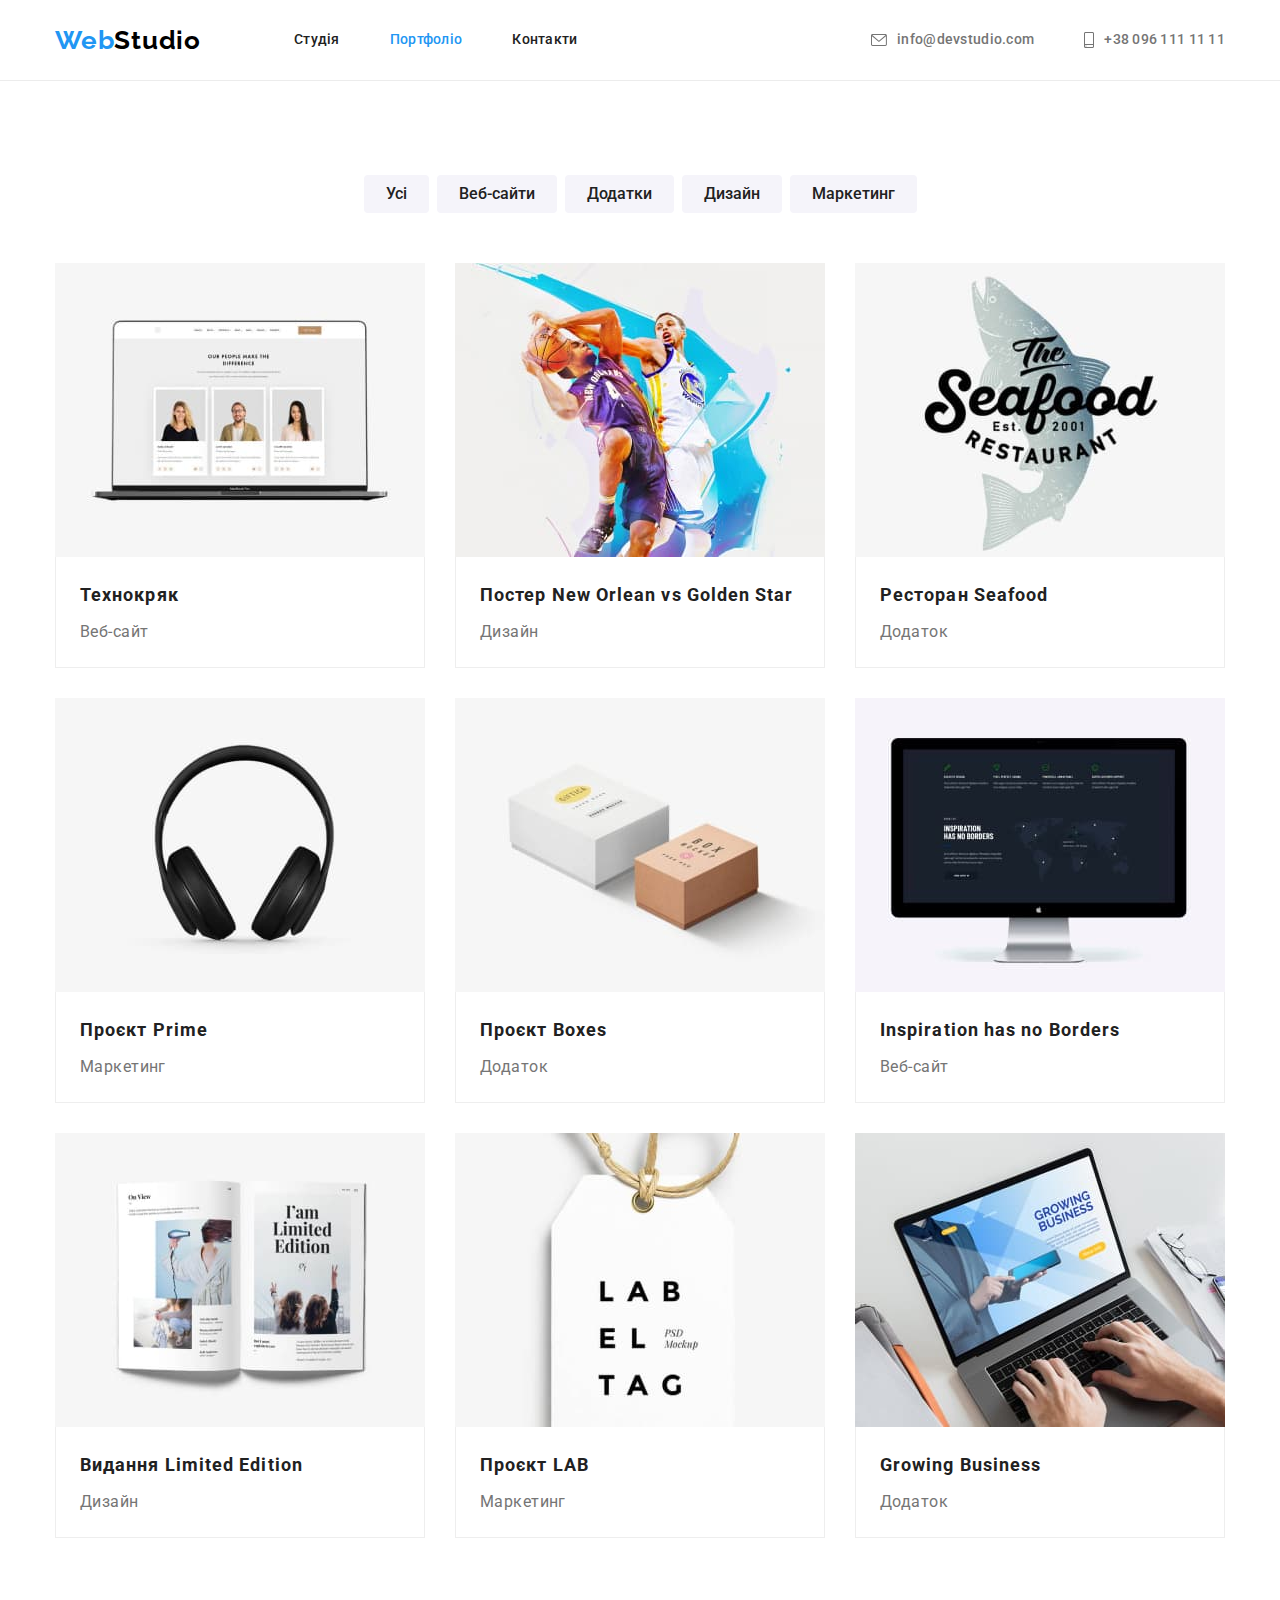
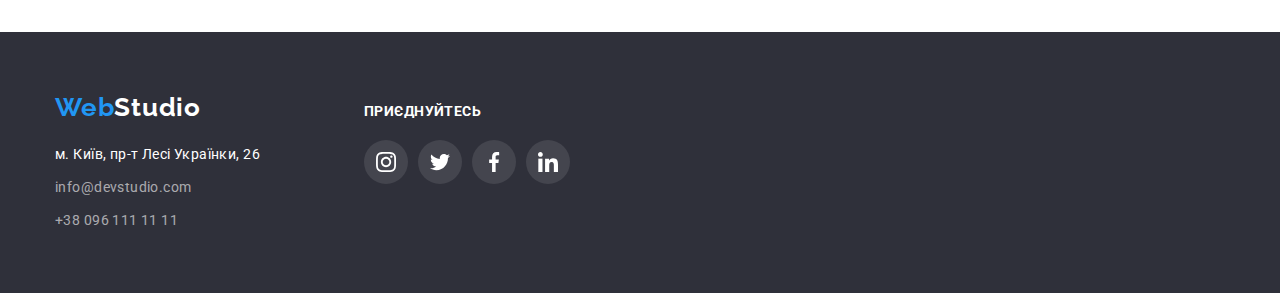
==== portfolio.html @ ac47092f "add files from homework 04" ====
<!DOCTYPE html>
<html lang="uk">
  <head>
    <meta charset="UTF-8" />
    <meta http-equiv="X-UA-Compatible" content="IE=edge" />
    <meta name="viewport" content="width=device-width, initial-scale=1.0" />
    <title>Портфоліо</title>
    <link
      rel="stylesheet"
      href="https://cdnjs.cloudflare.com/ajax/libs/modern-normalize/1.1.0/modern-normalize.css"
      integrity="sha512-Y0MM+V6ymRKN2zStTqzQ227DWhhp4Mzdo6gnlRnuaNCbc+YN/ZH0sBCLTM4M0oSy9c9VKiCvd4Jk44aCLrNS5Q=="
      crossorigin="anonymous"
      referrerpolicy="no-referrer"
    />
    <link rel="preconnect" href="https://fonts.googleapis.com" />
    <link rel="preconnect" href="https://fonts.gstatic.com" crossorigin />
    <link
      href="https://fonts.googleapis.com/css2?family=Raleway:wght@700&family=Roboto:wght@400;500;700;900&display=swap"
      rel="stylesheet"
    />
    <link rel="stylesheet" href="./css/styles.css" />
  </head>
  <body>
    <!-- Header -->
    <header class="header">
      <div class="container">
        <nav class="nav header-flex-item">
          <a href="./index.html" class="logo header-flex-item"
            >Web<span class="logo-header">Studio</span></a
          >
          <ul class="nav-list list">
            <li class="nav-list-item">
              <a href="./index.html" class="link">Студія</a>
            </li>
            <li class="nav-list-item">
              <a href="./portfolio.html" class="link current">Портфоліо</a>
            </li>
            <li class="nav-list-item"><a href="" class="link">Контакти</a></li>
          </ul>
        </nav>
        <ul class="contact-list list header-flex-item">
          <li class="contact-list-item">
            <a href="mailto:info@devstudio.com" class="link">
              <svg width="16" height="12" class="icon-contact">
                <use href="./images/symbol-defs.svg#icon-envelope"></use>
              </svg>
              info@devstudio.com</a
            >
          </li>
          <li class="contact-list-item">
            <a href="tel:+380961111111" class="link">
              <svg width="10" height="16" class="icon-contact">
                <use href="./images/symbol-defs.svg#icon-smartphone"></use>
              </svg>
              +38 096 111 11 11</a
            >
          </li>
        </ul>
      </div>
    </header>
    <!-- Main -->
    <main>
      <section class="projects section">
        <div class="container">
          <!-- Filters -->
          <ul class="filters list">
            <li class="filter-item">
              <button type="button" class="filter">Усі</button>
            </li>
            <li class="filter-item">
              <button type="button" class="filter">Веб-сайти</button>
            </li>
            <li class="filter-item">
              <button type="button" class="filter">Додатки</button>
            </li>
            <li class="filter-item">
              <button type="button" class="filter">Дизайн</button>
            </li>
            <li class="filter-item">
              <button type="button" class="filter">Маркетинг</button>
            </li>
          </ul>
          <!-- Projects -->
          <h1 hidden>Портфоліо</h1>
          <ul class="project-list list">
            <li class="project-item">
              <a href="" class="project-item-link"
                ><img
                  class="no-gap"
                  src="./images/portfolio/img1.jpeg"
                  alt="Портфоліо фото 1"
                  width="370"
                />
                <div class="project-description">
                  <h2 class="title">Технокряк</h2>
                  <p class="project-example">Веб-сайт</p>
                </div></a
              >
            </li>
            <li class="project-item">
              <a href="" class="project-item-link"
                ><img
                  class="no-gap"
                  src="./images/portfolio/img2.jpeg"
                  alt="Портфоліо фото 2"
                  width="370"
                />
                <div class="project-description">
                  <h2 class="title">
                    Постер <span lang="en">New Orlean vs Golden Star</span>
                  </h2>
                  <p class="project-example">Дизайн</p>
                </div></a
              >
            </li>
            <li class="project-item">
              <a href="" class="project-item-link"
                ><img
                  class="no-gap"
                  src="./images/portfolio/img3.jpeg"
                  alt="Портфоліо фото 3"
                  width="370"
                />
                <div class="project-description">
                  <h2 class="title">Ресторан <span lang="en">Seafood</span></h2>
                  <p class="project-example">Додаток</p>
                </div></a
              >
            </li>
            <li class="project-item">
              <a href="" class="project-item-link"
                ><img
                  class="no-gap"
                  src="./images/portfolio/img4.jpeg"
                  alt="Портфоліо фото 4"
                  width="370"
                />
                <div class="project-description">
                  <h2 class="title">Проєкт <span lang="en">Prime</span></h2>
                  <p class="project-example">Маркетинг</p>
                </div></a
              >
            </li>
            <li class="project-item">
              <a href="" class="project-item-link"
                ><img
                  class="no-gap"
                  src="./images/portfolio/img5.jpeg"
                  alt="Портфоліо фото 5"
                  width="370"
                />
                <div class="project-description">
                  <h2 class="title">Проєкт <span lang="en">Boxes</span></h2>
                  <p class="project-example">Додаток</p>
                </div></a
              >
            </li>
            <li class="project-item">
              <a href="" class="project-item-link"
                ><img
                  class="no-gap"
                  src="./images/portfolio/img6.jpeg"
                  alt="Портфоліо фото 6"
                  width="370"
                />
                <div class="project-description">
                  <h2 class="title" lang="en">Inspiration has no Borders</h2>
                  <p class="project-example">Веб-сайт</p>
                </div></a
              >
            </li>
            <li class="project-item">
              <a href="" class="project-item-link"
                ><img
                  class="no-gap"
                  src="./images/portfolio/img7.jpeg"
                  alt="Портфоліо фото 7"
                  width="370"
                />
                <div class="project-description">
                  <h2 class="title">
                    Видання <span lang="en">Limited Edition</span>
                  </h2>
                  <p class="project-example">Дизайн</p>
                </div></a
              >
            </li>
            <li class="project-item">
              <a href="" class="project-item-link"
                ><img
                  class="no-gap"
                  src="./images/portfolio/img8.jpeg"
                  alt="Портфоліо фото 8"
                  width="370"
                />
                <div class="project-description">
                  <h2 class="title">Проєкт <span lang="en">LAB</span></h2>
                  <p class="project-example">Маркетинг</p>
                </div></a
              >
            </li>
            <li class="project-item">
              <a href="" class="project-item-link"
                ><img
                  class="no-gap"
                  src="./images/portfolio/img9.jpeg"
                  alt="Портфоліо фото 9"
                  width="370"
                />
                <div class="project-description">
                  <h2 class="title" lang="en">Growing Business</h2>
                  <p class="project-example">Додаток</p>
                </div></a
              >
            </li>
          </ul>
        </div>
      </section>
    </main>
    <!-- Footer -->
    <footer class="footer">
      <div class="container">
        <div class="wrapper">
          <div class="flex-box-address">
            <a href="./index.html" class="logo"
              >Web<span class="logo-footer">Studio</span></a
            >
            <address class="address">
              <ul class="address-list list">
                <li class="address-item">
                  <a href="https://goo.gl/maps/CPtrU1FHBa2aNyZL9" class="link"
                    >м. Київ, пр-т Лесі Українки, 26</a
                  >
                </li>
                <li class="contact-list-item">
                  <a href="mailto:info@devstudio.com" class="link"
                    >info@devstudio.com</a
                  >
                </li>
                <li class="contact-list-item">
                  <a href="tel:+380961111111" class="link">+38 096 111 11 11</a>
                </li>
              </ul>
            </address>
          </div>
          <div class="flex-box-social">
            <p class="social-link-suptitle">приєднуйтесь</p>
            <ul class="social-link-list list">
              <li class="social-link-item item">
                <a class="social-link link" href=""
                  ><svg class="social-link-icon" width="20" height="20">
                    <use href="./images/symbol-defs.svg#icon-instagram"></use>
                  </svg>
                </a>
              </li>
              <li class="social-link-item item">
                <a class="social-link link" href=""
                  ><svg class="social-link-icon" width="20" height="20">
                    <use href="./images/symbol-defs.svg#icon-twitter"></use>
                  </svg>
                </a>
              </li>
              <li class="social-link-item item">
                <a class="social-link link" href=""
                  ><svg class="social-link-icon" width="20" height="20">
                    <use href="./images/symbol-defs.svg#icon-facebook"></use>
                  </svg>
                </a>
              </li>
              <li class="social-link-item item">
                <a class="social-link link" href=""
                  ><svg class="social-link-icon" width="20" height="20">
                    <use href="./images/symbol-defs.svg#icon-linkedin"></use>
                  </svg>
                </a>
              </li>
            </ul>
          </div>
        </div>
      </div>
    </footer>
  </body>
</html>
---- css/styles.css ----
:root {
  --bg-primary-color: #f5f5f5;
  --bg-secondary-color: #f5f4fa;
  --bg-tertiary-color: #ffffff;
  --bg-hero-color: #2f303a;
  --bg-footer-color: #2f303a;
  --bg-button-primary-color: #f5f4fa;
  --bg-button-secondary-color: #2196f3;
  --bg-hover-color: #2196f3;

  --text-primary-color: #757575;
  --text-secondary-color: #212121;
  --text-hover-color: #2196f3;
  --text-tertiary-color: #ffffff;
  --text-contacts-color: rgba(255, 255, 255, 0.6);

  --logo-primary-color: #2196f3;
  --logo-header-color: #000000;
  --logo-footer-color: #ffffff;

  --main-font: "Roboto", sans-serif;
  --font-secondary: "Raleway", sans-serif;
}
h1,
h2,
h3,
p,
ul {
  margin-top: 0;
  margin-right: 0;
  margin-bottom: 0;
  margin-left: 0;
}
ul {
  padding-left: 0;
}
.container {
  width: 1200px;
  padding-left: 15px;
  padding-right: 15px;
  margin-left: auto;
  margin-right: auto;
}
body {
  font-family: var(--main-font);
  font-style: normal;
  font-weight: 400;
  font-size: 14px;
  line-height: 1.71;
  letter-spacing: 0.03em;
  background-color: var(--bg-tertiary-color);
  color: var(--text-primary-color);
}
/* Main Studio */
.section {
  padding-top: 94px;
  padding-bottom: 94px;
}
.section:nth-child(2) {
  padding-bottom: 0;
}
/* Header */

.nav-list {
  display: block;
}
.header {
  border-bottom: 1px solid #ececec;
}

.nav,
.contact-list,
.header .container,
.nav-list {
  display: flex;
  align-items: center;
}
.header-flex-item:last-child {
  margin-left: auto;
}
/* Logo` */
.header .link {
  display: flex;
  align-items: center;
  justify-content: center;
  padding: 32px 0;
  font-weight: 500;
  line-height: 1.14;
  letter-spacing: 0.02em;
}
.link,
.logo,
.project-item-link {
  display: block;
  color: inherit;
  text-decoration: none;
}
.project-item-link:hover,
.project-item-link:focus {
  box-shadow: 0px 1px 1px rgba(0, 0, 0, 0.12), 0px 4px 4px rgba(0, 0, 0, 0.06),
    1px 4px 6px rgba(0, 0, 0, 0.16);
}
.list {
  list-style: none;
}
.logo {
  font-family: var(--font-secondary);
  font-weight: 700;
  color: var(--logo-primary-color);
  font-size: 26px;
  line-height: 1.19;
  letter-spacing: 0.03em;
  margin-right: 93px;
}
.logo-header {
  color: var(--logo-header-color);
}
.logo-footer {
  color: var(--logo-footer-color);
}
.footer .logo {
  margin-bottom: 20px;
}
/* Navigation */
.nav-list-item:not(:last-child),
.contact-list > .contact-list-item:not(:last-child) {
  margin-right: 50px;
}
.contact-list {
  margin-left: auto;
}
.icon-contact {
  margin-right: 10px;
  display: flex;
  align-items: center;
  justify-content: center;
  background-size: cover;
  fill: currentColor;
}
.contact-link .link {
  display: flex;
  align-items: center;
}
.nav-list,
.title {
  color: var(--text-secondary-color);
}
.current {
  color: var(--text-hover-color);
}
/* Hero */
.hero {
  background-image: linear-gradient(
      rgba(47, 48, 58, 0.4),
      rgba(47, 48, 58, 0.4)
    ),
    url(../images/hero.jpg);
  background-color: var(--bg-hero-color);
  text-align: center;
  padding: 200px 0;
  max-width: 1600px;
}
.hero-title {
  display: block;
  margin: 0 auto 30px;
  color: var(--text-tertiary-color);
  font-weight: 900;
  font-size: 44px;
  line-height: 1.36;
  text-align: center;
  align-items: center;
  letter-spacing: 0.06em;
  text-transform: uppercase;
  width: 696px;
}
.button-order {
  display: inline-block;
  background-color: var(--bg-button-secondary-color);
  color: var(--text-tertiary-color);
  font-weight: 700;
  font-size: 16px;
  line-height: 1.88;
  align-items: center;
  text-align: center;
  letter-spacing: 0.06em;
  cursor: pointer;
  padding: 10px 32px;
  border-radius: 4px;
}
.button-order:hover,
.button-order:focus {
  background-color: #188ce8;
}
/* Speciality */
.speciality-list {
  display: flex;
}
.speciality-item {
  width: 270px;
}
.speciality-item:not(:last-child) {
  margin-right: 30px;
}
.icon-flex {
  display: flex;
  align-items: center;
  justify-content: center;
  width: 270px;
  height: 120px;
  background: #f5f4fa;
  border-radius: 4px;
  margin-bottom: 30px;
}
.speciality .title {
  font-size: 14px;
}
.speciality-list-title {
  font-weight: 700;
  line-height: 1.14;
  text-transform: uppercase;
  margin-bottom: 10px;
}
/* What we do */
.wwd-title,
.team-title,
.clients-title {
  font-weight: 700;
  font-size: 36px;
  line-height: 1.17;
  text-align: center;
}
.wwd-title {
  margin-bottom: 50px;
}
.wwd-list {
  display: flex;
  justify-content: space-between;
}
.wwd-item:not(:last-child) {
  margin-right: 30px;
}
img {
  display: block;
  max-width: 100%;
  height: auto;
}
/* Our team */
.team {
  padding-top: 94px;
  padding-bottom: 94px;
  background-color: var(--bg-secondary-color);
}
.team-title {
  margin-bottom: 50px;
}
.team-list {
  display: flex;
}
.team-member {
  background-color: var(--bg-tertiary-color);
  width: 270px;
  box-shadow: 0px 1px 3px rgba(0, 0, 0, 0.12), 0px 1px 1px rgba(0, 0, 0, 0.14),
    0px 2px 1px rgba(0, 0, 0, 0.2);
  border-radius: 0px 0px 4px 4px;
}
.team-member:not(:last-child) {
  margin-right: 30px;
}
.team-member-description {
  padding: 30px 0;
}
.team-member-name {
  margin-bottom: 10px;
  font-weight: 500;
  font-size: 16px;
  line-height: 1.19;
  text-align: center;
}
.team-member-job {
  font-size: 16px;
  line-height: 1.19;
  text-align: center;
  margin-bottom: 16px;
}
.social-link,
.social-link-item {
  display: flex;
  align-items: center;
  justify-content: center;
  width: 44px;
  height: 44px;
  border-radius: 50%;
  gap: 10px;
}
.social-link:hover {
  background-color: var(--bg-hover-color);
  border-radius: 50%;
}
.social-link:hover .social-link-icon {
  fill: var(--text-tertiary-color);
}
.social-link-item .social-link:focus {
  background-color: var(--bg-hover-color);
}
.social-link:focus .social-link-icon {
  fill: var(--text-tertiary-color);
}
.team-member .social-link-icon {
  fill: #afb1b8;
}
.social-link-item:hover .social-link-icon,
.social-link-item:focus .social-link-icon {
  fill: #ffffff;
}
.social-link-list {
  display: flex;
  gap: 10px;
  justify-content: center;
}
/* Clients */
.clients-title {
  margin-bottom: 50px;
}
.clients-list {
  display: flex;
  align-items: center;
  gap: 30px;
}
.clients-item {
  display: flex;
  align-items: center;
  justify-content: center;
  /* border: 1px solid#AFB1B8;
  border-radius: 4px; */
  width: 170px;
  height: 92px;
}
.clients-link.link {
  display: flex;
  justify-content: center;
  align-items: center;
  width: 170px;
  height: 92px;
  cursor: pointer;
  border: 1px solid#AFB1B8;
  border-radius: 4px;
}
.clients-icon {
  display: flex;
  align-items: center;
  justify-content: center;
  fill: #afb1b8;
}
.clients-link:hover,
.clients-link:focus {
  border: 1px solid #2196f3;
  /* border-radius: 4px; */
}
.clients-link:hover .clients-icon {
  fill: var(--bg-hover-color);
}
.clients-link:focus .clients-icon {
  fill: var(--bg-hover-color);
}
/* Main Portfolio */
/* Filters */
.filters {
  display: flex;
  justify-content: center;
  margin-bottom: 50px;
}
.filter {
  background-color: var(--bg-button-primary-color);
  color: var(--text-secondary-color);
  font-weight: 500;
  font-size: 16px;
  line-height: 1.62;
  text-align: center;
  cursor: pointer;
  padding: 6px 22px;
  border: transparent;
  border-radius: 4px;
}
.filter:hover,
.filter:focus {
  box-shadow: 0px 3px 1px rgba(0, 0, 0, 0.1), 0px 1px 2px rgba(0, 0, 0, 0.08),
    0px 2px 2px rgba(0, 0, 0, 0.12);
}
.filter-item:not(:last-child) {
  margin-right: 8px;
}
.filter:hover,
.filter:focus {
  background-color: var(--bg-hover-color);
  color: var(--text-tertiary-color);
}
/* Projects */
.project-list {
  display: flex;
  flex-wrap: wrap;
}
.project-item {
  background-color: var(--bg-tertiary-color);
  width: 370px;
}
.project-item:not(:nth-child(3n)) {
  margin-right: 30px;
}
.project-item:not(:nth-last-child(-n + 3)) {
  margin-bottom: 30px;
}
.project-list .title {
  font-weight: 700;
  font-size: 18px;
  line-height: 2;
  letter-spacing: 0.06em;
  margin-bottom: 4px;
}
.project-example {
  font-size: 16px;
  line-height: 1.88;
}
.project-description {
  padding: 20px 24px;
  border: 1px solid #eeeeee;
  border-top: none;
}
/* Footer */
.footer {
  background-color: var(--bg-footer-color);
  padding-top: 60px;
  padding-bottom: 60px;
}
.address {
  font-style: normal;
}
.address .contact-list-item:not(:last-child),
.address-item {
  margin-bottom: 9px;
}
.address-item {
  color: var(--text-tertiary-color);
}
.footer .contact-list-item {
  color: var(--text-contacts-color);
}
.wrapper {
  display: flex;
  align-items: baseline;
}
.flex-box-address {
  margin-right: 70px;
}
.social-link-suptitle {
  font-weight: 700;
  line-height: 1.14;
  text-transform: uppercase;
  color: var(--text-tertiary-color);
  margin-bottom: 20px;
}
.social-link-item {
  background-color: rgba(255, 255, 255, 0.1);
}
.social-link-icon {
  fill: var(--text-tertiary-color);
}
/* Hover */
.link:hover {
  color: var(--text-hover-color);
}
/* Focus */
.link:focus {
  color: var(--text-hover-color);
}
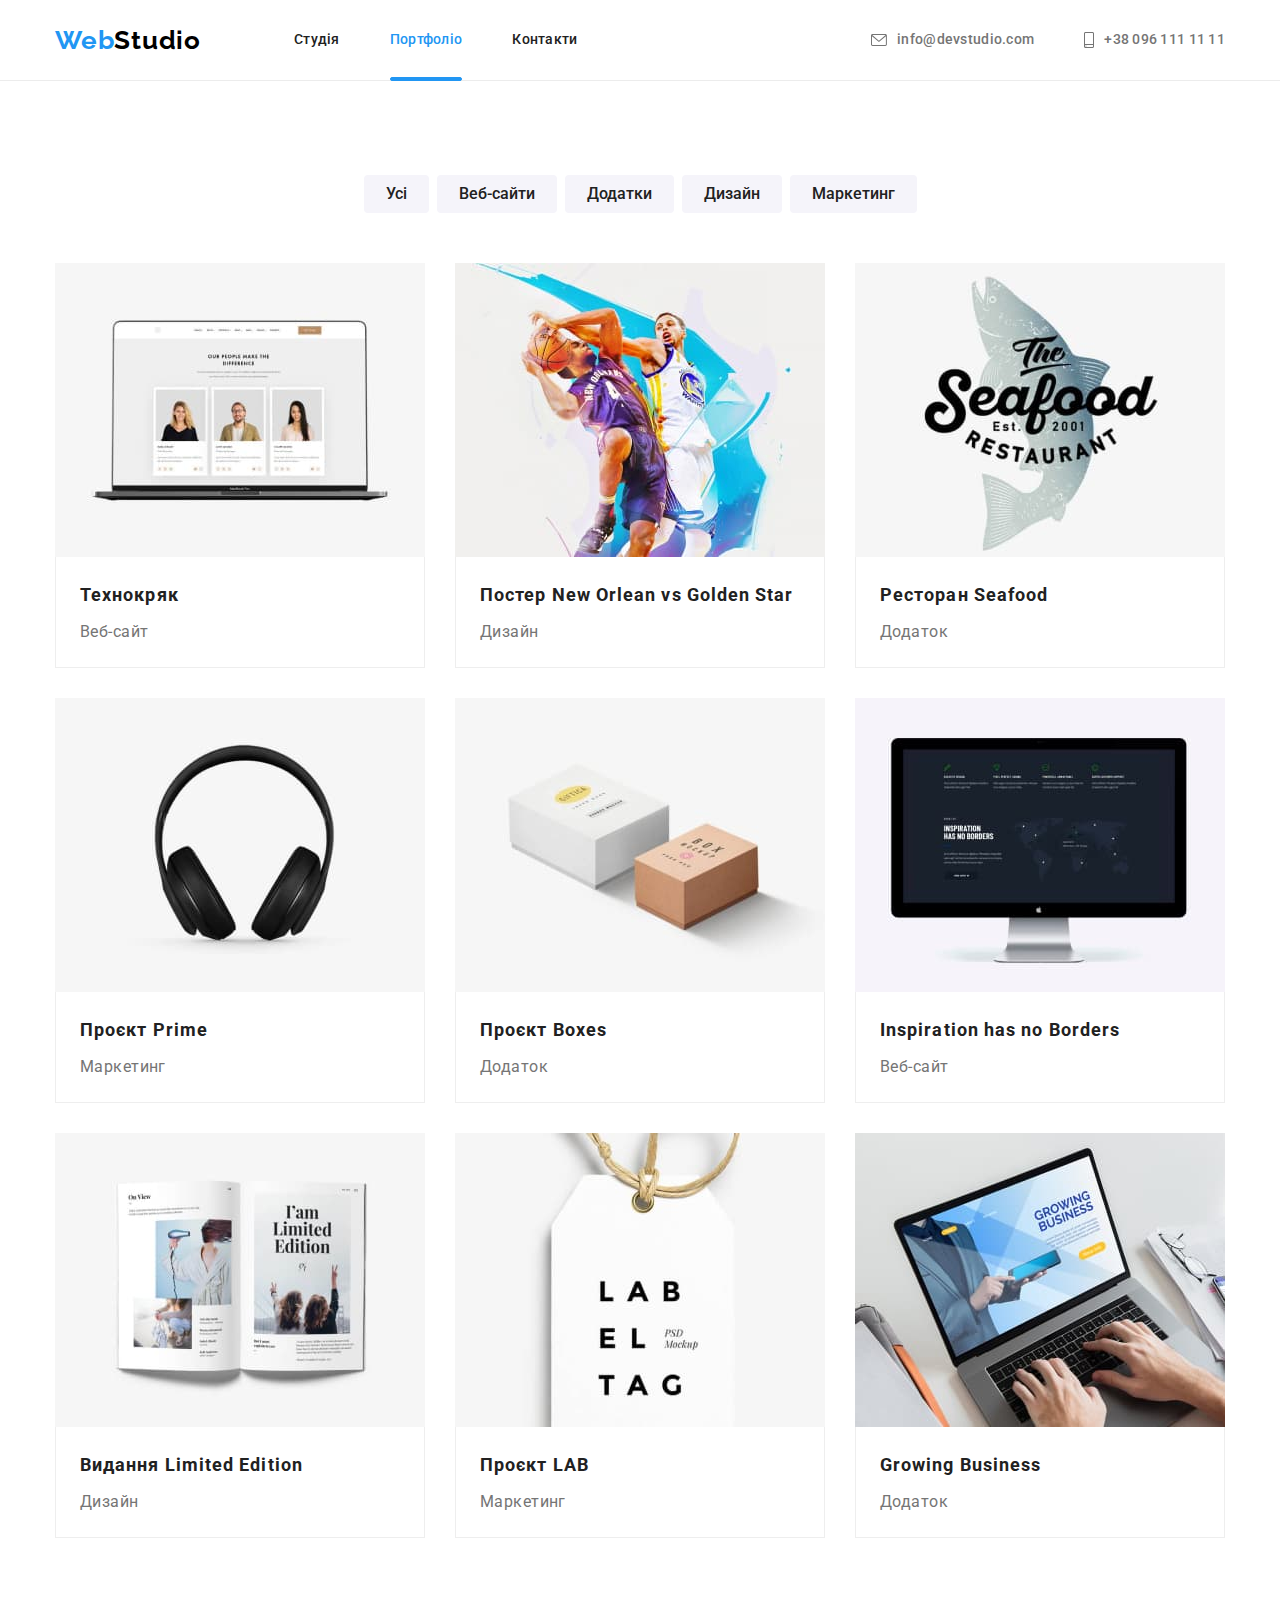
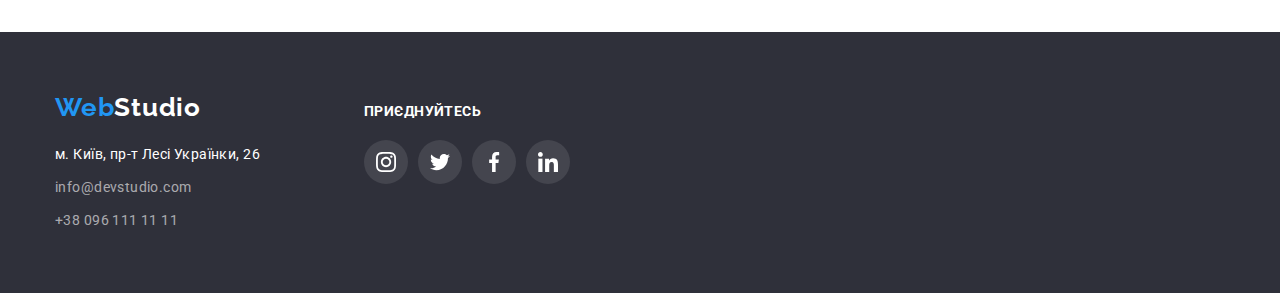
==== commit 3c8a456c: "add overlay and current elements" ====
--- a/portfolio.html
+++ b/portfolio.html
@@ -84,13 +84,20 @@
           <h1 hidden>Портфоліо</h1>
           <ul class="project-list list">
             <li class="project-item">
-              <a href="" class="project-item-link"
-                ><img
-                  class="no-gap"
-                  src="./images/portfolio/img1.jpeg"
-                  alt="Портфоліо фото 1"
-                  width="370"
-                />
+              <a href="" class="project-item-link">
+                <div class="overlay-thumb">
+                  <img
+                    class="no-gap"
+                    src="./images/portfolio/img1.jpeg"
+                    alt="Портфоліо фото 1"
+                    width="370"
+                  />
+                  <p class="project-overlay-description">
+                    Ресурс пропонує комплексні пропозиції з різним рівнем
+                    функціоналу та сервісів. Все це дозволить відвідувачу
+                    отримати вичерпні відомості про компанію чи приватну особу.
+                  </p>
+                </div>
                 <div class="project-description">
                   <h2 class="title">Технокряк</h2>
                   <p class="project-example">Веб-сайт</p>
@@ -98,13 +105,21 @@
               >
             </li>
             <li class="project-item">
-              <a href="" class="project-item-link"
-                ><img
-                  class="no-gap"
-                  src="./images/portfolio/img2.jpeg"
-                  alt="Портфоліо фото 2"
-                  width="370"
-                />
+              <a href="" class="project-item-link">
+                <div class="overlay-thumb">
+                  <img
+                    class="no-gap"
+                    src="./images/portfolio/img2.jpeg"
+                    alt="Портфоліо фото 2"
+                    width="370"
+                  />
+                  <p class="project-overlay-description">
+                    Ресурс пропонує комплексні пропозиції з різним рівнем
+                    функціоналу та сервісів. Все це дозволить відвідувачу
+                    отримати вичерпні відомості про компанію чи приватну особу.
+                  </p>
+                </div>
+
                 <div class="project-description">
                   <h2 class="title">
                     Постер <span lang="en">New Orlean vs Golden Star</span>
@@ -114,13 +129,21 @@
               >
             </li>
             <li class="project-item">
-              <a href="" class="project-item-link"
-                ><img
-                  class="no-gap"
-                  src="./images/portfolio/img3.jpeg"
-                  alt="Портфоліо фото 3"
-                  width="370"
-                />
+              <a href="" class="project-item-link">
+                <div class="overlay-thumb">
+                  <img
+                    class="no-gap"
+                    src="./images/portfolio/img3.jpeg"
+                    alt="Портфоліо фото 3"
+                    width="370"
+                  />
+                  <p class="project-overlay-description">
+                    Ресурс пропонує комплексні пропозиції з різним рівнем
+                    функціоналу та сервісів. Все це дозволить відвідувачу
+                    отримати вичерпні відомості про компанію чи приватну особу.
+                  </p>
+                </div>
+
                 <div class="project-description">
                   <h2 class="title">Ресторан <span lang="en">Seafood</span></h2>
                   <p class="project-example">Додаток</p>
@@ -128,13 +151,21 @@
               >
             </li>
             <li class="project-item">
-              <a href="" class="project-item-link"
-                ><img
-                  class="no-gap"
-                  src="./images/portfolio/img4.jpeg"
-                  alt="Портфоліо фото 4"
-                  width="370"
-                />
+              <a href="" class="project-item-link">
+                <div class="overlay-thumb">
+                  <img
+                    class="no-gap"
+                    src="./images/portfolio/img4.jpeg"
+                    alt="Портфоліо фото 4"
+                    width="370"
+                  />
+                  <p class="project-overlay-description">
+                    Ресурс пропонує комплексні пропозиції з різним рівнем
+                    функціоналу та сервісів. Все це дозволить відвідувачу
+                    отримати вичерпні відомості про компанію чи приватну особу.
+                  </p>
+                </div>
+
                 <div class="project-description">
                   <h2 class="title">Проєкт <span lang="en">Prime</span></h2>
                   <p class="project-example">Маркетинг</p>
@@ -142,13 +173,21 @@
               >
             </li>
             <li class="project-item">
-              <a href="" class="project-item-link"
-                ><img
-                  class="no-gap"
-                  src="./images/portfolio/img5.jpeg"
-                  alt="Портфоліо фото 5"
-                  width="370"
-                />
+              <a href="" class="project-item-link">
+                <div class="overlay-thumb">
+                  <img
+                    class="no-gap"
+                    src="./images/portfolio/img5.jpeg"
+                    alt="Портфоліо фото 5"
+                    width="370"
+                  />
+                  <p class="project-overlay-description">
+                    Ресурс пропонує комплексні пропозиції з різним рівнем
+                    функціоналу та сервісів. Все це дозволить відвідувачу
+                    отримати вичерпні відомості про компанію чи приватну особу.
+                  </p>
+                </div>
+
                 <div class="project-description">
                   <h2 class="title">Проєкт <span lang="en">Boxes</span></h2>
                   <p class="project-example">Додаток</p>
@@ -156,13 +195,21 @@
               >
             </li>
             <li class="project-item">
-              <a href="" class="project-item-link"
-                ><img
-                  class="no-gap"
-                  src="./images/portfolio/img6.jpeg"
-                  alt="Портфоліо фото 6"
-                  width="370"
-                />
+              <a href="" class="project-item-link">
+                <div class="overlay-thumb">
+                  <img
+                    class="no-gap"
+                    src="./images/portfolio/img6.jpeg"
+                    alt="Портфоліо фото 6"
+                    width="370"
+                  />
+                  <p class="project-overlay-description">
+                    Ресурс пропонує комплексні пропозиції з різним рівнем
+                    функціоналу та сервісів. Все це дозволить відвідувачу
+                    отримати вичерпні відомості про компанію чи приватну особу.
+                  </p>
+                </div>
+
                 <div class="project-description">
                   <h2 class="title" lang="en">Inspiration has no Borders</h2>
                   <p class="project-example">Веб-сайт</p>
@@ -170,13 +217,21 @@
               >
             </li>
             <li class="project-item">
-              <a href="" class="project-item-link"
-                ><img
-                  class="no-gap"
-                  src="./images/portfolio/img7.jpeg"
-                  alt="Портфоліо фото 7"
-                  width="370"
-                />
+              <a href="" class="project-item-link">
+                <div class="overlay-thumb">
+                  <img
+                    class="no-gap"
+                    src="./images/portfolio/img7.jpeg"
+                    alt="Портфоліо фото 7"
+                    width="370"
+                  />
+                  <p class="project-overlay-description">
+                    Ресурс пропонує комплексні пропозиції з різним рівнем
+                    функціоналу та сервісів. Все це дозволить відвідувачу
+                    отримати вичерпні відомості про компанію чи приватну особу.
+                  </p>
+                </div>
+
                 <div class="project-description">
                   <h2 class="title">
                     Видання <span lang="en">Limited Edition</span>
@@ -186,13 +241,21 @@
               >
             </li>
             <li class="project-item">
-              <a href="" class="project-item-link"
-                ><img
-                  class="no-gap"
-                  src="./images/portfolio/img8.jpeg"
-                  alt="Портфоліо фото 8"
-                  width="370"
-                />
+              <a href="" class="project-item-link">
+                <div class="overlay-thumb">
+                  <img
+                    class="no-gap"
+                    src="./images/portfolio/img8.jpeg"
+                    alt="Портфоліо фото 8"
+                    width="370"
+                  />
+                  <p class="project-overlay-description">
+                    Ресурс пропонує комплексні пропозиції з різним рівнем
+                    функціоналу та сервісів. Все це дозволить відвідувачу
+                    отримати вичерпні відомості про компанію чи приватну особу.
+                  </p>
+                </div>
+
                 <div class="project-description">
                   <h2 class="title">Проєкт <span lang="en">LAB</span></h2>
                   <p class="project-example">Маркетинг</p>
@@ -200,13 +263,21 @@
               >
             </li>
             <li class="project-item">
-              <a href="" class="project-item-link"
-                ><img
-                  class="no-gap"
-                  src="./images/portfolio/img9.jpeg"
-                  alt="Портфоліо фото 9"
-                  width="370"
-                />
+              <a href="" class="project-item-link">
+                <div class="overlay-thumb">
+                  <img
+                    class="no-gap"
+                    src="./images/portfolio/img9.jpeg"
+                    alt="Портфоліо фото 9"
+                    width="370"
+                  />
+                  <p class="project-overlay-description">
+                    Ресурс пропонує комплексні пропозиції з різним рівнем
+                    функціоналу та сервісів. Все це дозволить відвідувачу
+                    отримати вичерпні відомості про компанію чи приватну особу.
+                  </p>
+                </div>
+
                 <div class="project-description">
                   <h2 class="title" lang="en">Growing Business</h2>
                   <p class="project-example">Додаток</p>
@@ -232,12 +303,12 @@
                     >м. Київ, пр-т Лесі Українки, 26</a
                   >
                 </li>
-                <li class="contact-list-item">
+                <li class="contact-list-item footer-contact-list-item">
                   <a href="mailto:info@devstudio.com" class="link"
                     >info@devstudio.com</a
                   >
                 </li>
-                <li class="contact-list-item">
+                <li class="contact-list-item footer-contact-list-item">
                   <a href="tel:+380961111111" class="link">+38 096 111 11 11</a>
                 </li>
               </ul>
--- a/css/styles.css
+++ b/css/styles.css
@@ -20,6 +20,8 @@
 
   --main-font: "Roboto", sans-serif;
   --font-secondary: "Raleway", sans-serif;
+
+  --transition-dur-and-func: 250ms cubic-bezier(0.4, 0, 0.2, 1);
 }
 h1,
 h2,
@@ -87,6 +89,8 @@
   font-weight: 500;
   line-height: 1.14;
   letter-spacing: 0.02em;
+
+  transition: color var(--transition-dur-and-func);
 }
 .link,
 .logo,
@@ -94,6 +98,9 @@
   display: block;
   color: inherit;
   text-decoration: none;
+}
+.project-item-link {
+  transition: box-shadow var(--transition-dur-and-func);
 }
 .project-item-link:hover,
 .project-item-link:focus {
@@ -147,6 +154,20 @@
 }
 .current {
   color: var(--text-hover-color);
+  position: relative;
+}
+.current::after {
+  content: "";
+  position: absolute;
+  bottom: 0;
+  left: 0;
+  display: flex;
+  background: #2196f3;
+  border-radius: 2px;
+  border: 1px solid #2196f3;
+  width: 100%;
+  height: 4px;
+  transform: translateY(1px);
 }
 /* Hero */
 .hero {
@@ -186,6 +207,7 @@
   cursor: pointer;
   padding: 10px 32px;
   border-radius: 4px;
+  transition: background-color var(--transition-dur-and-func);
 }
 .button-order:hover,
 .button-order:focus {
@@ -244,6 +266,29 @@
   max-width: 100%;
   height: auto;
 }
+.wrapper {
+  position: relative;
+}
+.wwd-description {
+  font-weight: 700;
+  line-height: 1.14;
+  text-align: center;
+  text-transform: uppercase;
+
+  color: #ffffff;
+}
+.wwd-description-thumb {
+  display: flex;
+  align-items: center;
+  justify-content: center;
+  position: absolute;
+  left: 0;
+  bottom: 0;
+  background-color: rgba(47, 48, 58, 0.8);
+  width: 100%;
+  height: 70px;
+  padding: 27px auto;
+}
 /* Our team */
 .team {
   padding-top: 94px;
@@ -291,6 +336,7 @@
   height: 44px;
   border-radius: 50%;
   gap: 10px;
+  transition: background-color var(--transition-dur-and-func);
 }
 .social-link:hover {
   background-color: var(--bg-hover-color);
@@ -307,6 +353,7 @@
 }
 .team-member .social-link-icon {
   fill: #afb1b8;
+  transition: fill var(--transition-dur-and-func);
 }
 .social-link-item:hover .social-link-icon,
 .social-link-item:focus .social-link-icon {
@@ -330,8 +377,6 @@
   display: flex;
   align-items: center;
   justify-content: center;
-  /* border: 1px solid#AFB1B8;
-  border-radius: 4px; */
   width: 170px;
   height: 92px;
 }
@@ -344,17 +389,18 @@
   cursor: pointer;
   border: 1px solid#AFB1B8;
   border-radius: 4px;
+  transition: border-color var(--transition-dur-and-func);
 }
 .clients-icon {
   display: flex;
   align-items: center;
   justify-content: center;
   fill: #afb1b8;
+  transition: fill var(--transition-dur-and-func);
 }
 .clients-link:hover,
 .clients-link:focus {
   border: 1px solid #2196f3;
-  /* border-radius: 4px; */
 }
 .clients-link:hover .clients-icon {
   fill: var(--bg-hover-color);
@@ -380,6 +426,9 @@
   padding: 6px 22px;
   border: transparent;
   border-radius: 4px;
+  transition: color var(--transition-dur-and-func),
+    background-color var(--transition-dur-and-func),
+    box-shadow var(--transition-dur-and-func);
 }
 .filter:hover,
 .filter:focus {
@@ -425,6 +474,44 @@
   border: 1px solid #eeeeee;
   border-top: none;
 }
+.project-overlay-description {
+  display: flex;
+  align-items: center;
+  justify-content: center;
+  position: absolute;
+  top: 0;
+  left: 0;
+  padding: 63px 24px;
+
+  background: rgba(33, 150, 243, 0.9);
+  width: 100%;
+  height: 100%;
+
+  font-size: 18px;
+  line-height: 1.56;
+
+  letter-spacing: 0.03em;
+
+  color: var(--text-tertiary-color);
+
+  transform: translateY(100%);
+
+  transition: transform var(--transition-dur-and-func);
+}
+.project-item-link:hover .project-overlay-description,
+.project-item-link:focus .project-overlay-description {
+  transform: translateY(0%);
+}
+.overlay-thumb {
+  display: flex;
+  align-items: center;
+  justify-content: center;
+  position: relative;
+  top: 0;
+  left: 0;
+  overflow: hidden;
+}
+
 /* Footer */
 .footer {
   background-color: var(--bg-footer-color);
@@ -438,11 +525,15 @@
 .address-item {
   margin-bottom: 9px;
 }
-.address-item {
+.address-item .link {
+  display: inline-flex;
   color: var(--text-tertiary-color);
-}
-.footer .contact-list-item {
+  transition: color var(--transition-dur-and-func);
+}
+.footer-contact-list-item .link {
+  display: inline-flex;
   color: var(--text-contacts-color);
+  transition: color var(--transition-dur-and-func);
 }
 .wrapper {
   display: flex;
@@ -464,6 +555,7 @@
 .social-link-icon {
   fill: var(--text-tertiary-color);
 }
+
 /* Hover */
 .link:hover {
   color: var(--text-hover-color);
@@ -472,3 +564,48 @@
 .link:focus {
   color: var(--text-hover-color);
 }
+
+/* Modal */
+.backdrop {
+  position: fixed;
+  width: 100%;
+  height: 100%;
+  left: 0;
+  top: 0;
+  background-color: rgba(0, 0, 0, 0.2);
+  opacity: 1;
+  transition: opacity var(--transition-dur-and-func),
+    visibility var(--transition-dur-and-func);
+}
+.modal {
+  position: absolute;
+  left: 50%;
+  top: 50%;
+  transform: translate(-50%, -50%);
+  background-color: #ffffff;
+  width: 528px;
+  height: 581px;
+}
+.close-modal-btn {
+  display: flex;
+  padding: 0;
+  align-items: center;
+  justify-content: center;
+  position: absolute;
+  right: 14px;
+  top: 14px;
+  border-radius: 50%;
+  width: 30px;
+  height: 30px;
+  background-color: #ffffff;
+  border: 1px solid rgba(0, 0, 0, 0.1);
+  cursor: pointer;
+}
+.icon-close-modal-btn {
+  fill: #000000;
+}
+.is-hidden {
+  visibility: hidden;
+  opacity: 0;
+  pointer-events: none;
+}
